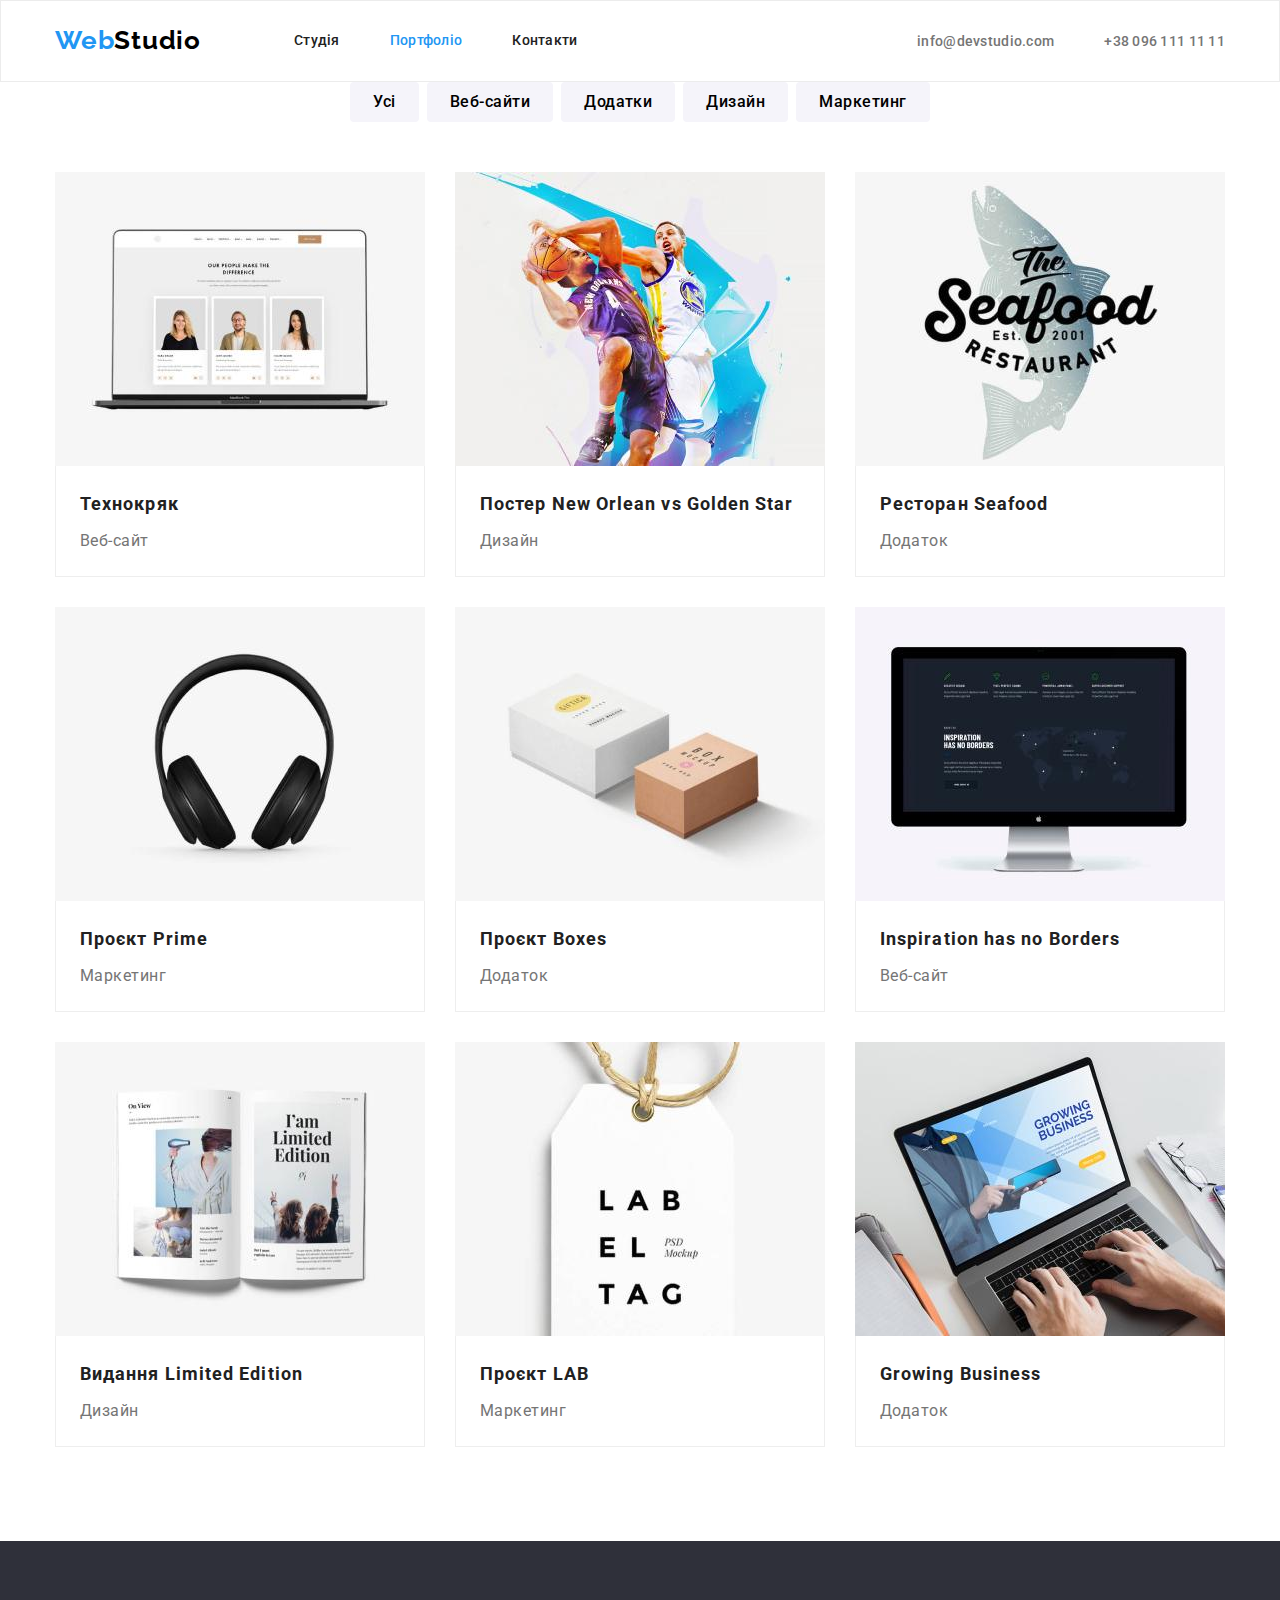
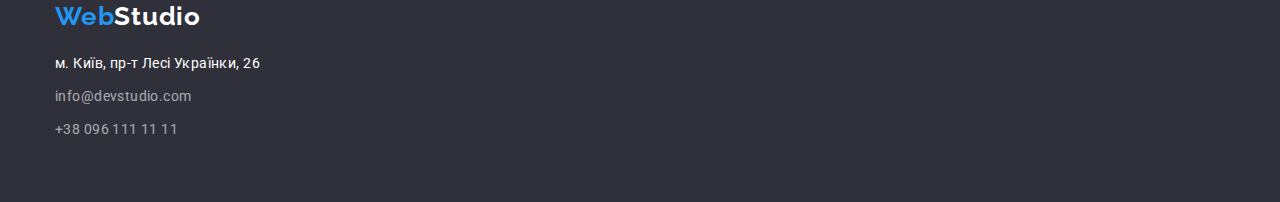
==== portfilio.html @ d1c4205b "4 завдання" ====
<!DOCTYPE html>
<html lang="uk">
<head>
    <meta charset="UTF-8">
    <meta http-equiv="X-UA-Compatible" content="IE=edge">
    <meta name="viewport" content="width=device-width, initial-scale=1.0">
    <title>Портфоліо</title>
    <link href="https://fonts.googleapis.com/css2?family=Raleway:wght@700&family=Roboto:wght@400;500;700;900&display=swap" rel="stylesheet">
    <link rel="stylesheet" href="https://cdnjs.cloudflare.com/ajax/libs/modern-normalize/1.1.0/modern-normalize.min.css">
    <link rel="stylesheet" href="./css/main.css">
</head>
<body>
    <!-- Навігація сайту -->
    
    <header class="header" >
        <div class="container main-nav">
            <nav class="menu-nav">       
                <a href="./index.html" class="logo"><span style="color:#2196F3 ;">Web</span>Studio</a>
                    <ul class="navig list">
                        <li class="item"><a href="./index.html" class="link ">Студія</a></li>
                        <li class="item"><a href="./portfilio.html" class="link current">Портфоліо</a></li>
                        <li class="item"><a href="#" class="link">Контакти</a></li>
                    </ul>
             </nav>
                <ul class="cont-nav list">
                    <li class="item"><a href="mailto:info@devstudio.com" lang="en" class="email">info@devstudio.com</a></li>
                    <li class="item"><a href="tel:+380961111111" class="tel">+38 096 111 11 11</a></li>
                </ul>
        </div>

    </header>

<main>

<!-- Список з кнопками -->
<section class="section">
    
  <div class="container">

    <h1 hidden>Секція</h1>
    <ul class="flex-btn list">
        <li class="btn-f">
            <button type="button" class="btn">Усі</button>
        </li>
        <li class="btn-f">
            <button type="button" class="btn">Веб-сайти</button>
        </li>
        <li class="btn-f">
            <button type="button" class="btn">Додатки</button>
        </li>
        <li class="btn-f">
            <button type="button" class="btn">Дизайн</button>
        </li>
        <li class="btn-f">
            <button type="button" class="btn">Маркетинг</button>
        </li>
    </ul>

<!-- Список з прикладами -->

<ul class="examples list">
        <li class="ex-list">
            <a href="#">
                <img src="./images/portfmaket1.jpg" width="370" alt="Приклад сайту">
                <div class="ex-div">
                    <h2 class="ex-title">Технокряк</h2>
                    <p class="ex-text">Веб-сайт</p>  
                </div>
                
            </a>
        </li>
    
    
        <li class="ex-list">
            <a href="#">
                <img src="./images/portfmaket2.jpg" width="370" alt="Постер гри в баскетбол">
                <div class="ex-div">
                    <h2 class="ex-title">Постер New Orlean vs Golden Star</h2>
                    <p class="ex-text">Дизайн</p>  
                </div>
                
            </a>
        </li>
    
   
        <li class="ex-list">
            <a href="#">
                <img src="./images/portfmaket3.jpg" width="370" alt="Назва ресторану">
                <div class="ex-div">
                    <h2 class="ex-title">Ресторан Seafood</h2>
                    <p class="ex-text">Додаток</p> 
                </div>
                
            </a>
        </li>
    
    
        <li class="ex-list">
            <a href="#">
                <img src="./images/portfmaket4.jpg" width="370" alt="Навушники">
                <div class="ex-div">
                    <h2 class="ex-title">Проєкт Prime</h2>
                    <p class="ex-text">Маркетинг</p>
                </div>
                
            </a>
        </li>
    
    
        <li class="ex-list">
            <a href="#">
                <img src="./images/portfmaket5.jpg" width="370" alt="Коробки">
                <div class="ex-div">
                    <h2 class="ex-title">Проєкт Boxes</h2>
                    <p class="ex-text">Додаток</p>
                </div>
                
            </a>
        </li>
    
    
        <li class="ex-list">
            <a href="#">
                <img src="./images/portfmaket6.jpg" width="370" alt="Макет сайту">
                <div class="ex-div">
                    <h2 class="ex-title">Inspiration has no Borders</h2>
                    <p class="ex-text">Веб-сайт</p>
                </div>
                
            </a>
        </li>
    
    
        <li class="ex-list">
            <a href="#">
                <img src="./images/portfmaket7.jpg" width="370" alt="Журнал">
                <div class="ex-div">
                    <h2 class="ex-title">Видання Limited Edition</h2>
                    <p class="ex-text">Дизайн</p>
                </div>
               
            </a>
        </li>
    
    
        <li class="ex-list">
            <a href="#">
                <img src="./images/portfmaket8.jpg" width="370" alt="Картинка з текстом">
                <div class="ex-div">
                    <h2 class="ex-title">Проєкт LAB</h2>
                    <p class="ex-text">Маркетинг</p>
                </div>
                
            </a>
    
    
        <li class="ex-list">
            <a href="#">
                <img src="./images/portfmaket9.jpg" width="370" alt="Приклад додатку">
                <div class="ex-div">
                    <h2 class="ex-title">Growing Business</h2>
                    <p class="ex-text">Додаток</p>  
                </div>
                
            </a>
        </li>
   
   
  </ul>   

  </div>

</section>


</main>
   


 <!-- Футер -->
 <footer class="footer">
    <div class="container">
        <a href="./index.html" class="foot-logo"><span style="color:#2196F3 ;">Web</span>Studio</a>
        <address>
            <ul class="foot-cont list">
                <li><a href="https://goo.gl/maps/juekgJh6vPRTX3pi7" target="_blank" rel="noopener, nofollow , noreferrer " class="foot-adrs">м. Київ, пр-т Лесі Українки, 26</a> </li>
                <li><a href="mailto:info@devstudio.com" lang="en" class="foot-text">info@devstudio.com</a></li>
                <li class="foot-text"><a href="tel:+380961111111" ></a>+38 096 111 11 11</li>
            </ul>
        </address>
    </div>
  
</footer>

</body>

</html>
---- css/main.css ----
:root {
    --title-color :#212121 ;
    --text-color:#757575 ;
    --logo-text: #000000 ;
    --white-bgc: #FFFFFF ;
    --bgc-hero-title: #2F303A ;
    --bgc-color:#F5F5F5 ;
    --bgc-comands : #F5F4FA;
    --Blue-color: #2196F3;
    --bgc-btn-act:#188CE8 ;
    --color-adrsf:  rgba(255, 255, 255, 0.6);
}

/* Roboto 400 . 500. 700 . 900/ relawey 700*/

/* Тіло */
body {
    background-color: var(--white-bgc);
    color: var(--title-color);
    

    font-family: Roboto , sans-serif ;
    
}

.list {
    display: flex;
    list-style: none;
    padding: 0;
    margin: 0;
}

.item1 {
    margin-right: 30px;
}
 .item1:last-child {
    margin-right: 0%;
}

a {
    text-decoration: none;
}

.section {
    padding-top: 94px ;
    padding-bottom: 94px;
}

.section:nth-child(2n+1) {
    padding-top: 0;
}

img {
display:block; 
max-width: 100%;
height:auto;
}

.header {
    border: 1px solid #ECECEC;
}

/* Контейнер навігації */

.container {
    margin-left: auto;
    margin-right: auto;
    width: 1200px;
    padding-left: 15px;
    padding-right: 15px;
   
}

/* Site-nav */
.menu {
    background-color: var(--white-bgc);
}
/* Логотип */
.logo {
    padding-top: 24px;
    padding-bottom: 24px;
    color: var(--logo-text);
    font-family: 'Raleway';
 
    font-weight: 700;
    font-size: 26px;
    line-height: 1,9;
    letter-spacing: 0.03em;
}



/* Флекс навігація*/

.main-nav {
    display: flex;
    align-items: center;
   
   
}

.menu-nav{
    display: flex;
    align-items: center;
   
}

.navig {
    display: flex;
    margin-left: 93px;
}

.cont-nav {
    display: flex;
    margin-left: auto;
    
}
/* Маржин вправо */
.navig .item  {
    margin-right: 50px;
}

/* Убрати відступ */

.navig li:nth-child(3) {
    margin-right: 0%;
}

.cont-nav .item + .item {
    margin-left: 50px;
}


/* Навігація */
.menu-nav .link {
    display: block;
    padding-top: 32px;
    padding-bottom: 32px;
    color: var(--title-color);


    font-weight: 500;
    font-size: 14px;
    line-height: 1.14;
    letter-spacing: 0.02em;
}
/* Ховер навігації */
.menu-nav .link:hover , .menu-nav .link:focus  {
 color:var(--Blue-color)
}

.navig .current {
    color: var(--Blue-color);
}

/* Контакти */
.cont-nav  {
  display: flex;
  margin-left: auto;
}

.email ,.tel {
    padding-top: 32px;
    padding-bottom: 32px;
    color: var(--text-color);
    font-weight: 500;
    font-size: 14px;
    line-height: 1.14;
    letter-spacing: 0.02em;
}



.cont-nav .email:hover ,.cont-nav .email:focus {
    color: var(--Blue-color);
    }

 .cont-nav .tel:hover , .cont-nav .tel:focus {
    color: var(--Blue-color);
 }   

/* Герой */

.hero1 {
    text-align: center;
    background-color: var(--bgc-hero-title);
    padding-top: 200px;
    padding-bottom: 200px;
}

.overlay {
    max-width: 1600px;
    height: 600px;
    margin-right: auto;
    margin-left: auto;
    background-image: linear-gradient(to right,rgba(47, 48, 58, 0.4), rgba(47, 48, 58, 0.4)),
    url(../images/bgchero.jpg);
    background-color: #C4C4C4;
    background-position: center;
    background-repeat: no-repeat;
    background-size: cover;
}   

.hero1-title {
    width: 696px;
    margin-top: 0;
    margin-bottom: 30px;
    margin-left: auto;
    margin-right: auto;
   
    
    color: var(--white-bgc);
    font-weight: 900;
    font-size: 44px;
    line-height: 1.36;
    text-align: center;
    letter-spacing: 0.06em;
    text-transform: uppercase;
}
/* Головна кнопка */
.hero1-btn {
    border: 1px solid transparent;
    border-radius: 4px;
    padding: 10px 32px ;
    min-width: 216px;

    background-color:var(--Blue-color) ;
    color: var(--white-bgc);
    font-weight: 700;
    font-size: 16px;
    line-height: 1.88;
    
  
    text-align: center;
    letter-spacing: 0.06em;
    cursor: pointer;
}

.hero1-btn:hover {
    background-color: var(--bgc-btn-act);
    color: var(--white-bgc);
}



/* Переваги */

.fone {
    justify-content: center;
  
}

.fone> .fone-item {
    margin-bottom: 30px;
    width: 270px;
    height: 120px;
    background-color: var(--bgc-comands);
    background-repeat: no-repeat;
    background-position: center;
    border-radius: 4px;
}

.antena {
    width: 70px;
    height: 70px;
    background-image: url(../images/antenna.svg);
}

.clock {
    width: 70px;
    height: 70px;
    background-image: url(../images/clock.svg);
}

.diagram {
    width: 70px;
    height: 70px;
    background-image: url(../images/diagram.svg);
}

.astronaut {
    width: 70px;
    height: 70px;
    background-image: url(../images/astronaut.svg);
}

.section1-title {
    margin-top: 0;
    margin-bottom: 10px;
    color: var(--title-color);
    font-weight: 700;
    font-size: 14px;
    line-height: 1.14;
    letter-spacing: 0.03em;
    text-transform: uppercase;
}

.section1-text {
    margin-top: 0;
    margin-bottom: 0;
    color: var(--text-color);
    font-weight: 400;
    font-size: 14px;
    line-height: 1.71;
    letter-spacing: 0.03em;
}







/*  Види робот */

.section-title {
    margin-top: 0;
    margin-bottom: 50px;
    color: var(--title-color);
    font-weight: 700;
    font-size: 36px;
    line-height: 1.16;
    text-align: center;
    letter-spacing: 0.03em;
}




/* Наша команда  */

.bgc-team {
    background-color:var(--bgc-comands);
}

/* Заголовок команди */
.section-title {
    margin-top: 0;
    margin-bottom: 50px;
    color: var(--title-color);
    font-weight: 700;
    font-size: 36px;
    line-height: 1.16;
    text-align: center;
    letter-spacing: 0.03em;
}
/* Ім'я працівників */
.section4-title {
    margin: 0;
    margin-bottom: 10px;
    padding-top: 30px;
    color: var(--title-color);
    font-weight: 500;
    font-size: 16px;
    line-height: 1.18;
    text-align: center;
    letter-spacing: 0.03em;
}
/* Ким працюють */
.section4-text {
    margin-top: 0%;
    margin-bottom: 0%;
    padding-bottom: 30px;
    
    color: var(--text-color);
    font-weight: 400;
    font-size: 16px;
    line-height: 1.18;
    text-align: center;
    letter-spacing: 0.03em;
    }


    /* Секція кліенти */

    .clients {
        justify-content: center;
    }



    .clietsize {
       
        border: 1px solid #AFB1B8;
        border-radius: 4px;
        padding: 16px 32px;
        
    }

    .clietsize:hover {
        border: 1px solid #2196F3;

    }

   .icon {
   
    fill: #AFB1B8;
   }

   .icon:hover {
    fill: #2196F3;
   }

/* Флекс для футера */

    .foot-cont {
        display: flex;
        flex-direction: column;
        gap:9px;
    }
    /* Footer */

    .footer {
        padding-top: 60px;
        padding-bottom: 60px;
        background-color: var(--bgc-hero-title);
    }

.foot-logo {
    display: block;
    
    margin-bottom: 20px;

    color: var(--white-bgc);
    font-family: 'Raleway';
    font-weight: 700;
    font-size: 26px;
    line-height: 1.19;
    letter-spacing: 0.03em;
}

.foot-adrs {
    padding-bottom: 9px;

    color: var(--white-bgc);
    font-style: normal;
    font-size: 14px;
    line-height: 1.71;
    letter-spacing: 0.03em;
}

.foot-text {
  
    color: var(--color-adrsf);
    font-style: normal;
    font-size: 14px;
    line-height: 1.71;
    letter-spacing: 0.03em;
} 




/* Флекс для кнопок портфолио */

.flex-btn {
    display: flex;
    justify-content: center;
    
}

.btn-f{
    margin-right: 8px;
}

.btn-f:last-child{
    margin-right: 0;
}





/* Оформлення Портфоліо */

.flex-btn {
    margin-top: 0;
    margin-bottom: 50px;
    
}

.btn {
    padding: 6px 22px;
    border: 1px solid transparent;
    border-radius: 4px;

    background-color: var(--bgc-comands);
    font-weight: 500;
    font-size: 16px;
    line-height: 1.62;
    /* identical to box height, or 162% */
    text-align: center;
    letter-spacing: 0.03em;
    cursor: pointer;
}

.btn:hover {
    background-color: var(--Blue-color);
    color: var(--white-bgc);
}


/* Флекс для прикладів */

.examples {
    display: flex;
    flex-wrap: wrap;
    gap: 30px;
   
}

.examples-flex {
    
    margin-right: 30px;
    margin-bottom: 30px;
}



.examples-flex:nth-child(3n){
margin-right: 0;
}

.examples-flex:nth-last-child(-n+3){
    margin-bottom: 0;
}

.ex-div {
        padding: 20px 24px;
    border-bottom-width: 1px;
    border-bottom-style: solid;
    border-bottom-color: #EEEEEE;
    border-left-width: 1px;
    border-left-style: solid;
    border-inline-start-color: #EEEEEE;
    border-right-width: 1px;
    border-right-style: solid;
    border-right-color: #EEEEEE;
}


.ex-title {
    margin-top: 0;
    margin-bottom: 4px;
   

    color: var(--title-color);
    font-weight: 700;
    font-size: 18px;
    line-height: 2;
    /* identical to box height, or 200% */
    letter-spacing: 0.06em;
}

.ex-text {
   margin: 0%;
    color: var(--text-color);
    font-weight: 400;
    font-size: 16px;
    line-height: 1.88;
    /* identical to box height, or 188% */
    letter-spacing: 0.03em;
}

.foot-adrs:hover ,.foot-text:hover {
color: var(--Blue-color);
}
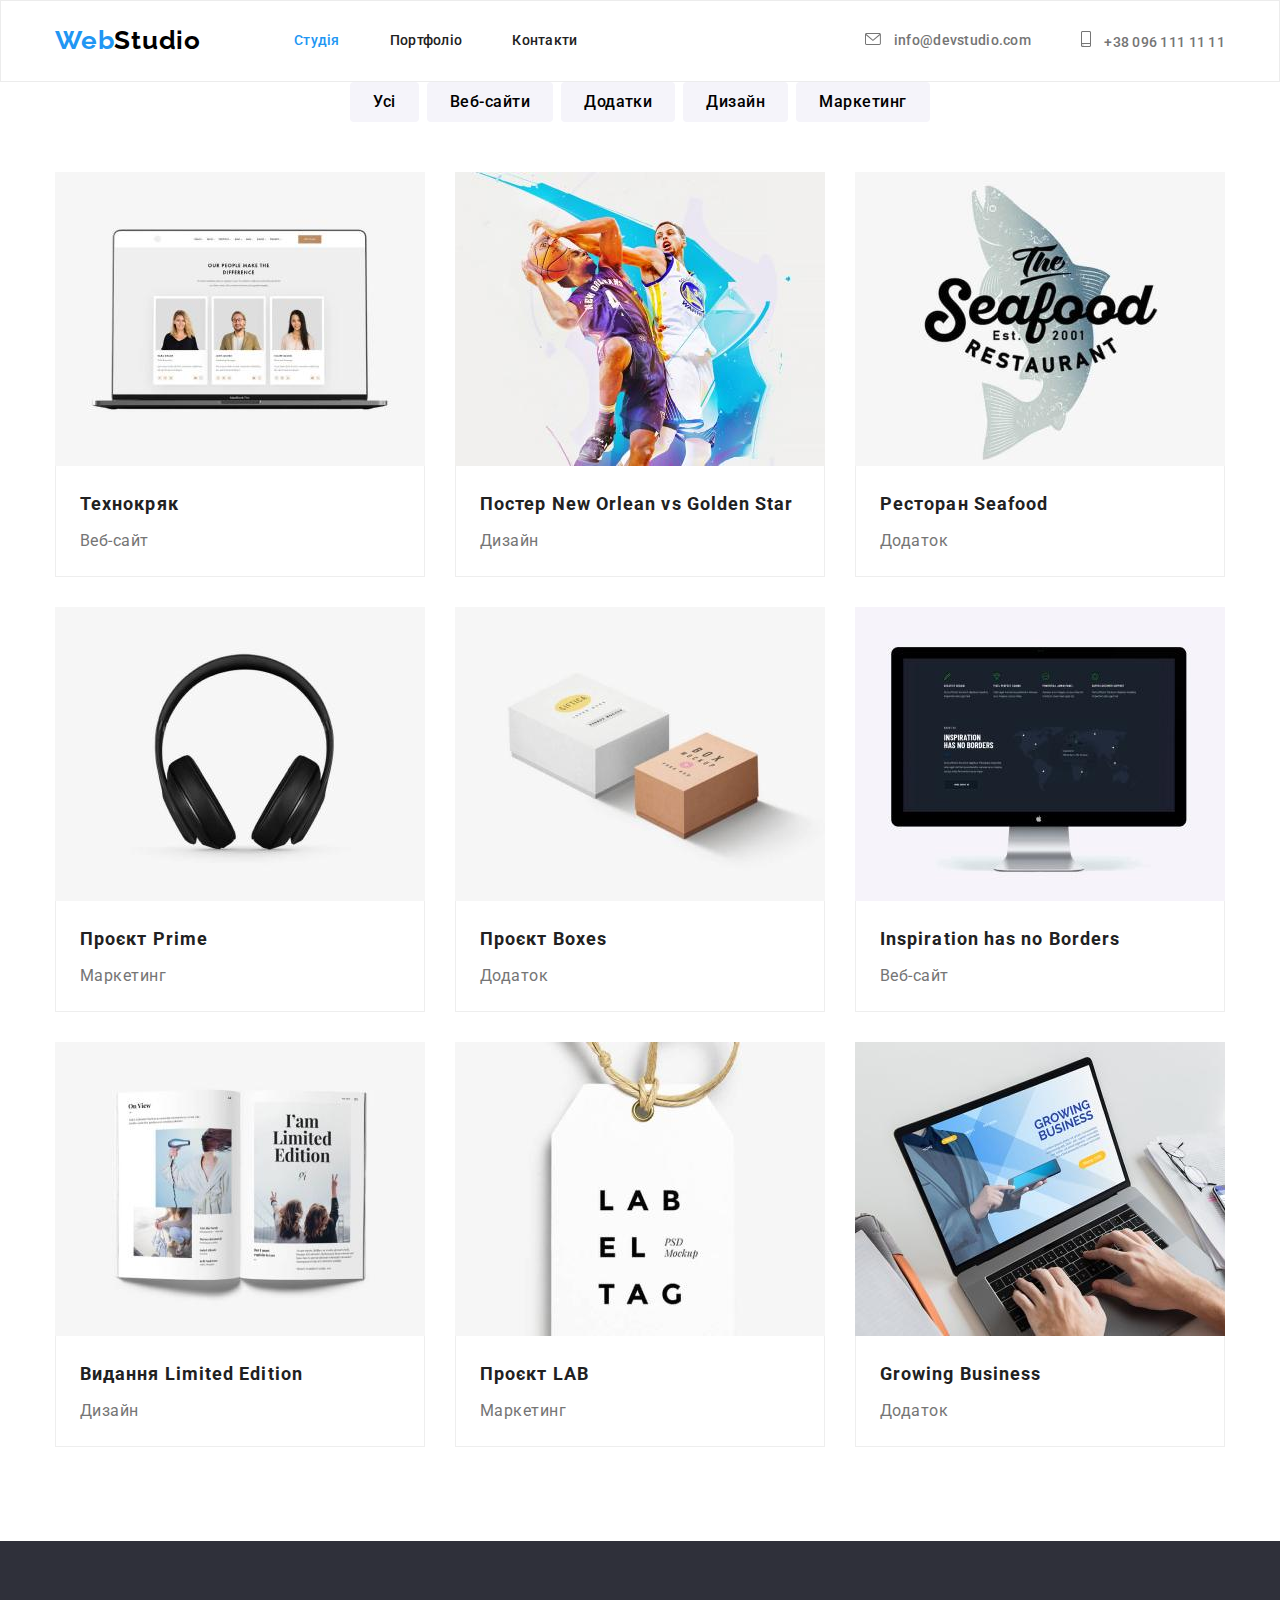
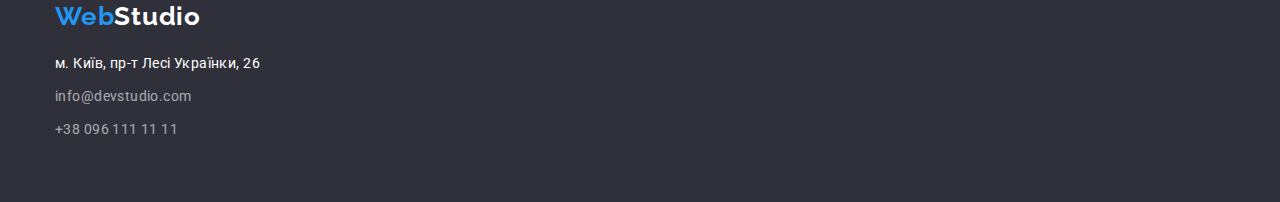
==== commit c0dbc939: "footer" ====
--- a/portfilio.html
+++ b/portfilio.html
@@ -12,19 +12,27 @@
 <body>
     <!-- Навігація сайту -->
     
-    <header class="header" >
+    <header class="header">
         <div class="container main-nav">
             <nav class="menu-nav">       
                 <a href="./index.html" class="logo"><span style="color:#2196F3 ;">Web</span>Studio</a>
                     <ul class="navig list">
-                        <li class="item"><a href="./index.html" class="link ">Студія</a></li>
-                        <li class="item"><a href="./portfilio.html" class="link current">Портфоліо</a></li>
+                        <li class="item"><a href="./index.html" class="link current">Студія</a></li>
+                        <li class="item"><a href="./portfilio.html" class="link">Портфоліо</a></li>
                         <li class="item"><a href="#" class="link">Контакти</a></li>
                     </ul>
              </nav>
                 <ul class="cont-nav list">
-                    <li class="item"><a href="mailto:info@devstudio.com" lang="en" class="email">info@devstudio.com</a></li>
-                    <li class="item"><a href="tel:+380961111111" class="tel">+38 096 111 11 11</a></li>
+                    <li class="item"><a href="mailto:info@devstudio.com" lang="en" class="email">
+                        <svg class="icon-navig" width="16" height="12" >
+                            <use href="./images/symbol-defs2.svg#icon-envelope"></use>
+                        </svg>
+                        info@devstudio.com</a></li>
+                    <li class="item"><a href="tel:+380961111111" class="tel">
+                        <svg class="icon-navig" width="10" height="16">
+                            <use href="./images/symbol-defs2.svg#icon-smartphone"></use>
+                        </svg>
+                        +38 096 111 11 11</a></li>
                 </ul>
         </div>
 
--- a/css/main.css
+++ b/css/main.css
@@ -144,6 +144,22 @@
     line-height: 1.14;
     letter-spacing: 0.02em;
 }
+
+
+.icon-navig {
+   display: inline-block;
+   margin-right: 10px;
+   fill: var(--text-color);
+    
+}
+
+.icon-navig:hover  {
+    fill: var(--Blue-color);
+   }
+   
+   
+
+
 /* Ховер навігації */
 .menu-nav .link:hover , .menu-nav .link:focus  {
  color:var(--Blue-color)
@@ -178,6 +194,11 @@
  .cont-nav .tel:hover , .cont-nav .tel:focus {
     color: var(--Blue-color);
  }   
+
+
+
+
+
 
 /* Герой */
 
@@ -307,10 +328,6 @@
 
 
 
-
-
-
-
 /*  Види робот */
 
 .section-title {
@@ -323,8 +340,6 @@
     text-align: center;
     letter-spacing: 0.03em;
 }
-
-
 
 
 /* Наша команда  */
@@ -371,6 +386,44 @@
     }
 
 
+    /* Іконки соц мереж */
+
+    .social-size {
+        
+        margin-right: 10px;
+        padding: 12px 12px;
+
+        display: block;
+        width: 44px;
+        height: 44px;
+    }
+
+    /* Ховер для іконок */
+    .social-size:hover  {
+        background-color: var(--Blue-color);
+        
+        border-radius: 50%;
+        
+    }
+
+    .social-size:nth-child(1) {
+        margin-left: 32px;
+    }
+
+    .social-size:last-child{
+        margin-right: 32px;
+    }
+
+    .icon-social {
+        fill: #AFB1B8;
+    }
+
+    .icon-social:hover {
+        
+        fill: var(--white-bgc);
+    }
+
+
     /* Секція кліенти */
 
     .clients {
@@ -402,19 +455,28 @@
    }
 
 /* Флекс для футера */
+     
+
+.footer {
+       
+    display: flex;
+    margin-right: auto;
+    margin-left: auto;
+   
+    padding-top: 60px;
+    padding-bottom: 60px;
+    background-color: var(--bgc-hero-title);
+}
+
 
     .foot-cont {
+        margin-right: 70px;
         display: flex;
         flex-direction: column;
         gap:9px;
     }
     /* Footer */
 
-    .footer {
-        padding-top: 60px;
-        padding-bottom: 60px;
-        background-color: var(--bgc-hero-title);
-    }
 
 .foot-logo {
     display: block;
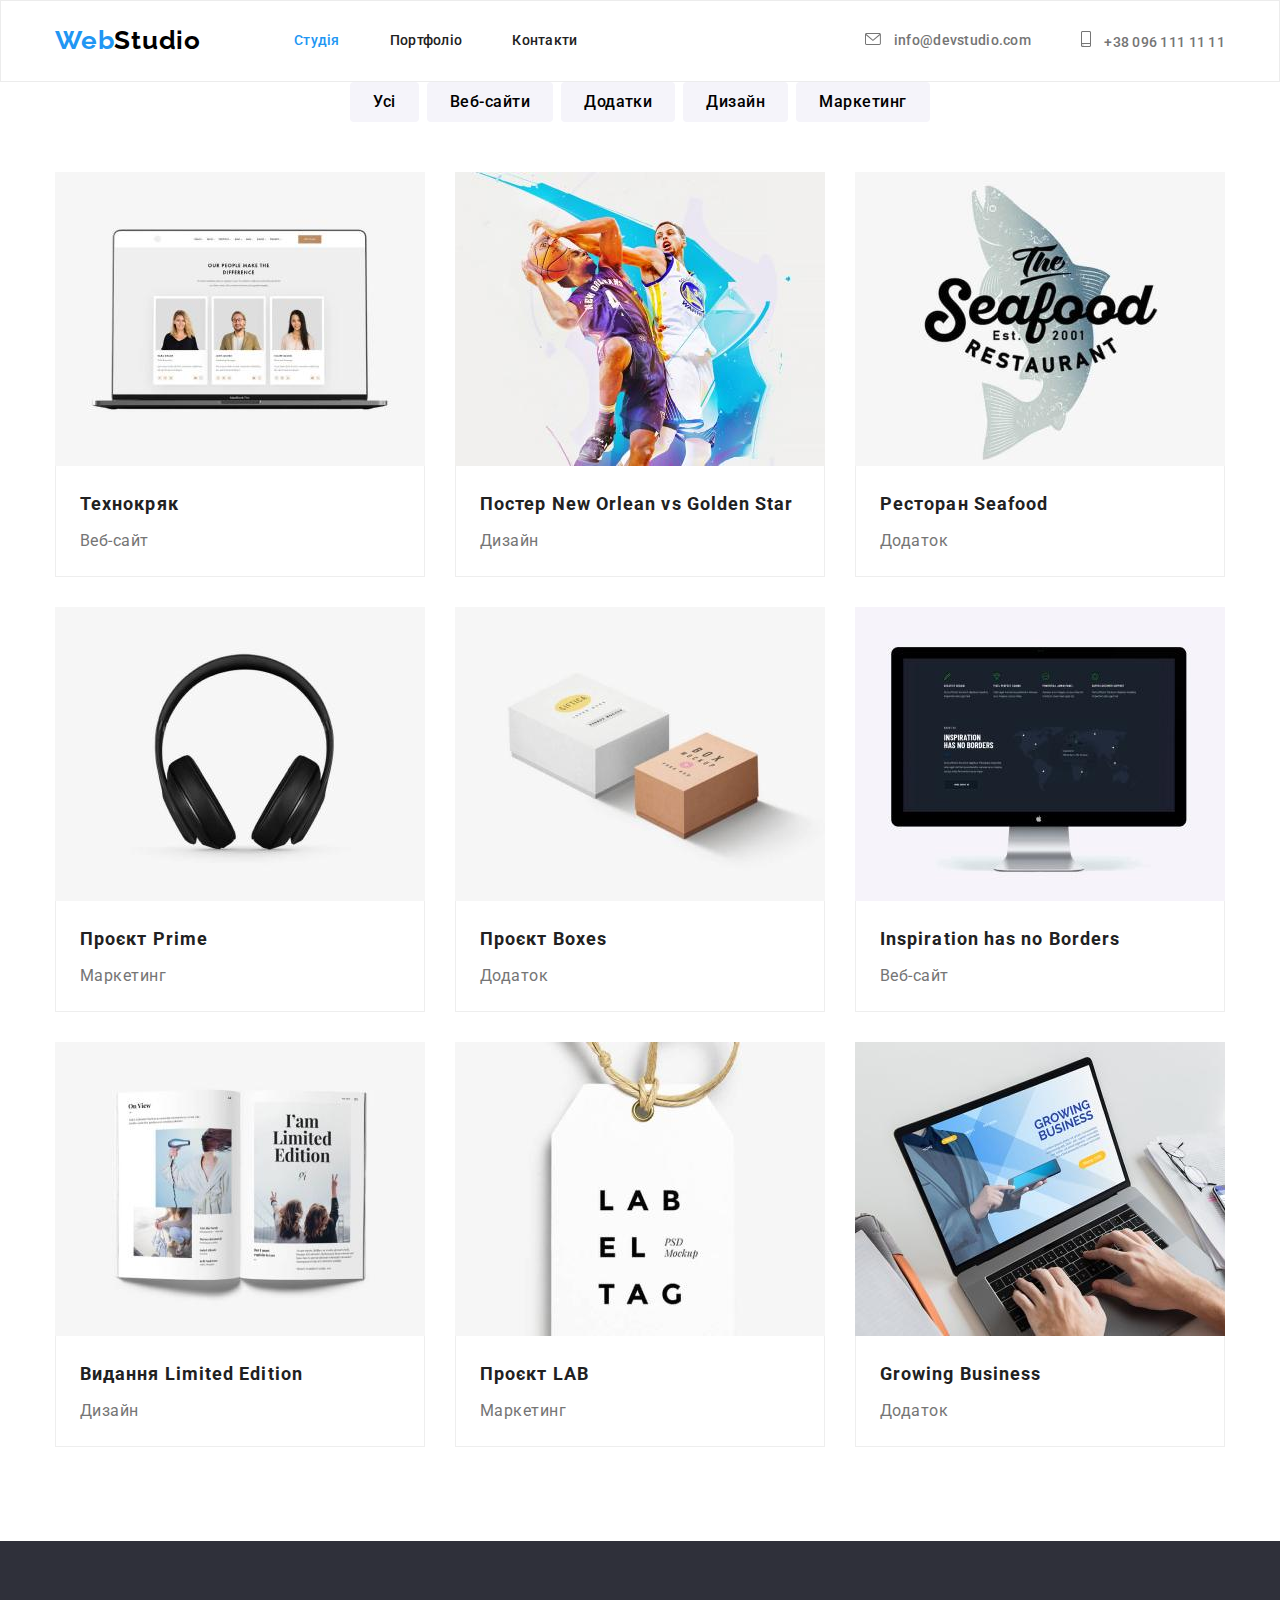
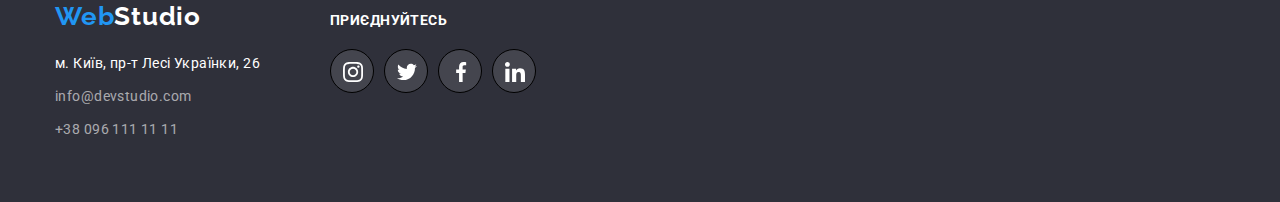
==== commit 69dcd758: "Виконане ДЗ" ====
--- a/portfilio.html
+++ b/portfilio.html
@@ -187,16 +187,60 @@
 
  <!-- Футер -->
  <footer class="footer">
-    <div class="container">
-        <a href="./index.html" class="foot-logo"><span style="color:#2196F3 ;">Web</span>Studio</a>
-        <address>
-            <ul class="foot-cont list">
-                <li><a href="https://goo.gl/maps/juekgJh6vPRTX3pi7" target="_blank" rel="noopener, nofollow , noreferrer " class="foot-adrs">м. Київ, пр-т Лесі Українки, 26</a> </li>
-                <li><a href="mailto:info@devstudio.com" lang="en" class="foot-text">info@devstudio.com</a></li>
-                <li class="foot-text"><a href="tel:+380961111111" ></a>+38 096 111 11 11</li>
-            </ul>
-        </address>
+    <div class="container footer-box">
+        <div >
+            <a href="./index.html" class="foot-logo"><span style="color:#2196F3 ;">Web</span>Studio</a>
+            <address>
+                <ul class="foot-cont list">
+                    <li><a href="https://goo.gl/maps/juekgJh6vPRTX3pi7" target="_blank" rel="noopener, nofollow , noreferrer " class="foot-adrs">м. Київ, пр-т Лесі Українки, 26</a> </li>
+                    <li><a href="mailto:info@devstudio.com" lang="en" class="foot-text">info@devstudio.com</a></li>
+                    <li class="foot-text"><a href="tel:+380961111111" ></a>+38 096 111 11 11</li>
+                </ul>
+            </address>
+        </div>
+       
+    
+    <div >
+        <h3 class="foot-title">приєднуйтесь</h3>
+        <ul class="list">
+            <li class="social-footer">
+                <a href="#" >
+                    <svg class="icon-footer" width="20" height="20px">
+                        <use href="./images/symbol-defs2.svg#icon-instagram"></use>
+                    </svg>
+                </a>
+            </li>
+            <li class="social-footer">
+                <a href="#" >
+                    <svg class="icon-footer" width="20" height="20px">
+                        <use href="./images/symbol-defs2.svg#icon-twitter"></use>
+                    </svg>
+                </a>
+            </li>
+            <li class="social-footer">
+                <a href="#" >
+                    <svg class="icon-footer" width="20" height="20px">
+                        <use href="./images/symbol-defs2.svg#icon-facebook"></use>
+                    </svg>
+                </a>
+            </li>
+            <li class="social-footer">
+                <a href="#" >
+                    <svg class="icon-footer" width="20" height="20px">
+                        <use href="./images/symbol-defs2.svg#icon-linkedin"></use>
+                    </svg>
+                </a>
+            </li>
+        </ul>
     </div>
+
+</div>
+
+    
+        
+       
+    
+   
   
 </footer>
 
--- a/css/main.css
+++ b/css/main.css
@@ -455,19 +455,23 @@
    }
 
 /* Флекс для футера */
-     
+
 
 .footer {
        
     display: flex;
     margin-right: auto;
     margin-left: auto;
-   
+    
     padding-top: 60px;
     padding-bottom: 60px;
     background-color: var(--bgc-hero-title);
 }
 
+.footer-box {
+    display: flex;
+    align-items: baseline;
+}
 
     .foot-cont {
         margin-right: 70px;
@@ -510,9 +514,45 @@
     letter-spacing: 0.03em;
 } 
 
-
-
-
+.foot-title {
+    margin-top: 0;
+    margin-bottom: 20px;
+    font-family: 'Roboto';
+    font-style: normal;
+    font-weight: 700;
+    font-size: 14px;
+    line-height: 1.14;
+    letter-spacing: 0.03em;
+    text-transform: uppercase;
+    color:var(--white-bgc);
+}
+
+
+
+
+.social-footer {
+    width: 44px;
+    height: 44px;
+    margin-right: 10px;
+    padding: 12px 12px;
+    background-position: center;
+    background: rgba(255, 255, 255, 0.1);
+    border: 1px solid #000000;
+    border-radius: 50%;
+    
+}
+
+.social-footer:hover {
+    background-color: var(--Blue-color);
+}
+
+.icon-footer {
+    fill: var(--white-bgc);
+}
+
+.social-footer:last-child {
+    margin-right: 0;
+}
 /* Флекс для кнопок портфолио */
 
 .flex-btn {
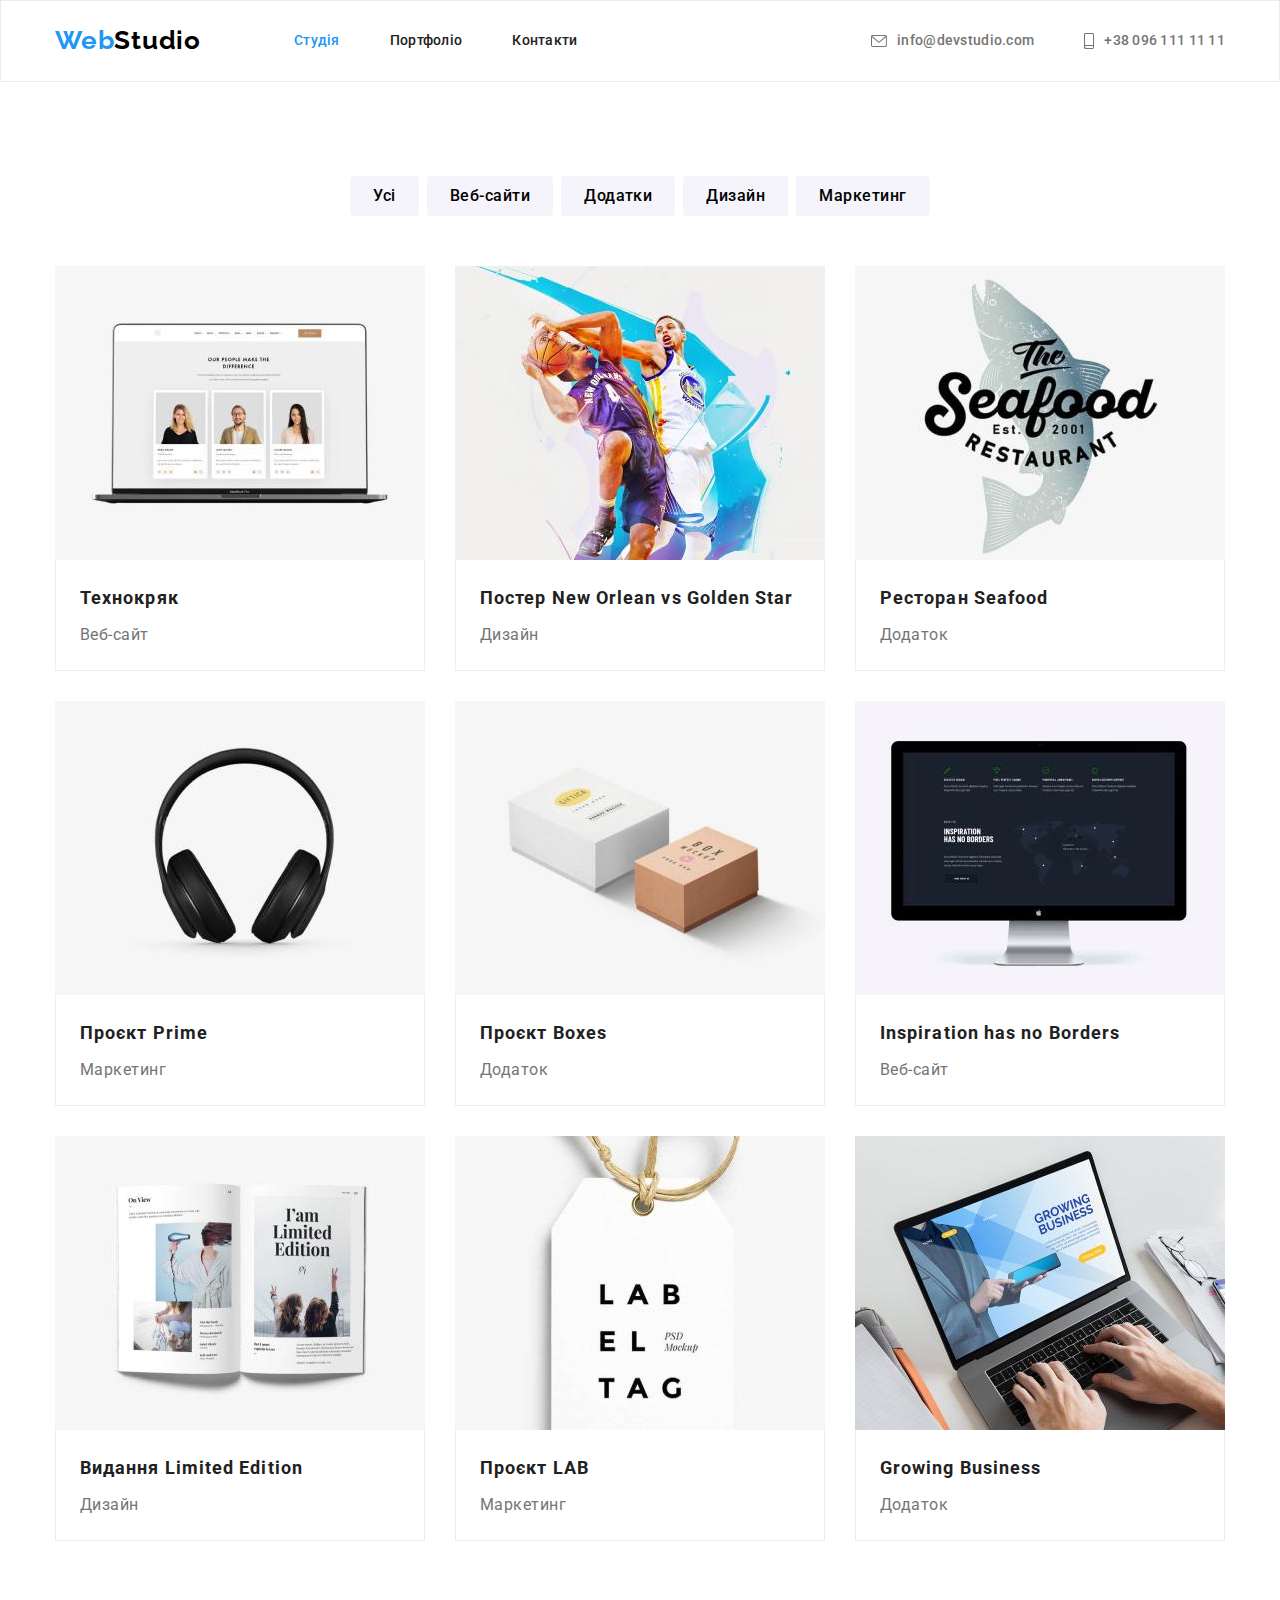
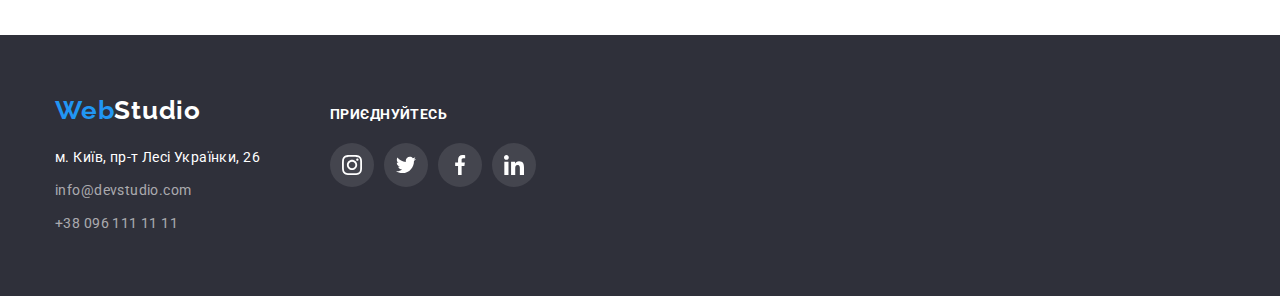
==== commit 737914ef: "Виправлення 12.10.22" ====
--- a/portfilio.html
+++ b/portfilio.html
@@ -68,108 +68,99 @@
 
 <ul class="examples list">
         <li class="ex-list">
-            <a href="#">
+            <a href="#" class="ex-link">
                 <img src="./images/portfmaket1.jpg" width="370" alt="Приклад сайту">
                 <div class="ex-div">
                     <h2 class="ex-title">Технокряк</h2>
                     <p class="ex-text">Веб-сайт</p>  
                 </div>
-                
-            </a>
-        </li>
-    
-    
-        <li class="ex-list">
-            <a href="#">
+            </a>
+        </li>
+    
+    
+        <li class="ex-list">
+            <a href="#" class="ex-link">
                 <img src="./images/portfmaket2.jpg" width="370" alt="Постер гри в баскетбол">
                 <div class="ex-div">
                     <h2 class="ex-title">Постер New Orlean vs Golden Star</h2>
                     <p class="ex-text">Дизайн</p>  
                 </div>
-                
-            </a>
-        </li>
-    
-   
-        <li class="ex-list">
-            <a href="#">
+            </a>
+        </li>
+    
+   
+        <li class="ex-list">
+            <a href="#" class="ex-link">
                 <img src="./images/portfmaket3.jpg" width="370" alt="Назва ресторану">
                 <div class="ex-div">
                     <h2 class="ex-title">Ресторан Seafood</h2>
                     <p class="ex-text">Додаток</p> 
                 </div>
-                
-            </a>
-        </li>
-    
-    
-        <li class="ex-list">
-            <a href="#">
+            </a>
+        </li>
+    
+    
+        <li class="ex-list">
+            <a href="#" class="ex-link">
                 <img src="./images/portfmaket4.jpg" width="370" alt="Навушники">
                 <div class="ex-div">
                     <h2 class="ex-title">Проєкт Prime</h2>
                     <p class="ex-text">Маркетинг</p>
                 </div>
-                
-            </a>
-        </li>
-    
-    
-        <li class="ex-list">
-            <a href="#">
+            </a>
+        </li>
+    
+    
+        <li class="ex-list">
+            <a href="#" class="ex-link">
                 <img src="./images/portfmaket5.jpg" width="370" alt="Коробки">
                 <div class="ex-div">
                     <h2 class="ex-title">Проєкт Boxes</h2>
                     <p class="ex-text">Додаток</p>
                 </div>
-                
-            </a>
-        </li>
-    
-    
-        <li class="ex-list">
-            <a href="#">
+            </a>
+        </li>
+    
+    
+        <li class="ex-list">
+            <a href="#" class="ex-link">
                 <img src="./images/portfmaket6.jpg" width="370" alt="Макет сайту">
                 <div class="ex-div">
                     <h2 class="ex-title">Inspiration has no Borders</h2>
                     <p class="ex-text">Веб-сайт</p>
                 </div>
-                
-            </a>
-        </li>
-    
-    
-        <li class="ex-list">
-            <a href="#">
+            </a>
+        </li>
+    
+    
+        <li class="ex-list">
+            <a href="#" class="ex-link">
                 <img src="./images/portfmaket7.jpg" width="370" alt="Журнал">
                 <div class="ex-div">
                     <h2 class="ex-title">Видання Limited Edition</h2>
                     <p class="ex-text">Дизайн</p>
                 </div>
-               
-            </a>
-        </li>
-    
-    
-        <li class="ex-list">
-            <a href="#">
+            </a>
+        </li>
+    
+    
+        <li class="ex-list">
+            <a href="#" class="ex-link">
                 <img src="./images/portfmaket8.jpg" width="370" alt="Картинка з текстом">
                 <div class="ex-div">
                     <h2 class="ex-title">Проєкт LAB</h2>
                     <p class="ex-text">Маркетинг</p>
                 </div>
-                
-            </a>
-    
-    
-        <li class="ex-list">
-            <a href="#">
+            </a>
+    
+    
+        <li class="ex-list">
+            <a href="#" class="ex-link">
                 <img src="./images/portfmaket9.jpg" width="370" alt="Приклад додатку">
                 <div class="ex-div">
                     <h2 class="ex-title">Growing Business</h2>
                     <p class="ex-text">Додаток</p>  
                 </div>
-                
             </a>
         </li>
    
@@ -201,31 +192,31 @@
        
     
     <div >
-        <h3 class="foot-title">приєднуйтесь</h3>
+        <p class="foot-title">приєднуйтесь</p>
         <ul class="list">
             <li class="social-footer">
-                <a href="#" >
+                <a href="#" class="link-footer" >
                     <svg class="icon-footer" width="20" height="20px">
                         <use href="./images/symbol-defs2.svg#icon-instagram"></use>
                     </svg>
                 </a>
             </li>
             <li class="social-footer">
-                <a href="#" >
+                <a href="#" class="link-footer" >
                     <svg class="icon-footer" width="20" height="20px">
                         <use href="./images/symbol-defs2.svg#icon-twitter"></use>
                     </svg>
                 </a>
             </li>
             <li class="social-footer">
-                <a href="#" >
+                <a href="#" class="link-footer" >
                     <svg class="icon-footer" width="20" height="20px">
                         <use href="./images/symbol-defs2.svg#icon-facebook"></use>
                     </svg>
                 </a>
             </li>
             <li class="social-footer">
-                <a href="#" >
+                <a href="#" class="link-footer" >
                     <svg class="icon-footer" width="20" height="20px">
                         <use href="./images/symbol-defs2.svg#icon-linkedin"></use>
                     </svg>
--- a/css/main.css
+++ b/css/main.css
@@ -46,7 +46,7 @@
     padding-bottom: 94px;
 }
 
-.section:nth-child(2n+1) {
+.section:nth-child(3) {
     padding-top: 0;
 }
 
@@ -153,8 +153,8 @@
     
 }
 
-.icon-navig:hover  {
-    fill: var(--Blue-color);
+.icon-navig{
+    fill: currentColor;
    }
    
    
@@ -176,6 +176,8 @@
 }
 
 .email ,.tel {
+    display: flex;
+    align-items: center;
     padding-top: 32px;
     padding-bottom: 32px;
     color: var(--text-color);
@@ -266,44 +268,36 @@
 
 /* Переваги */
 
-.fone {
-    justify-content: center;
-  
-}
-
-.fone> .fone-item {
+.feature::before {
+    display: block;
+    content: "";
+    height: 120px;
     margin-bottom: 30px;
-    width: 270px;
-    height: 120px;
-    background-color: var(--bgc-comands);
     background-repeat: no-repeat;
     background-position: center;
+    background-color: var(--bgc-comands);
     border-radius: 4px;
-}
-
-.antena {
-    width: 70px;
-    height: 70px;
+
+
+}
+
+.icon-antena::before {
+    
     background-image: url(../images/antenna.svg);
 }
 
-.clock {
-    width: 70px;
-    height: 70px;
+.icon-clock::before {
     background-image: url(../images/clock.svg);
 }
 
-.diagram {
-    width: 70px;
-    height: 70px;
+.icon-diagram::before {
     background-image: url(../images/diagram.svg);
 }
 
-.astronaut {
-    width: 70px;
-    height: 70px;
+.icon-astronaut::before {
     background-image: url(../images/astronaut.svg);
 }
+
 
 .section1-title {
     margin-top: 0;
@@ -363,7 +357,7 @@
 .section4-title {
     margin: 0;
     margin-bottom: 10px;
-    padding-top: 30px;
+    
     color: var(--title-color);
     font-weight: 500;
     font-size: 16px;
@@ -374,8 +368,8 @@
 /* Ким працюють */
 .section4-text {
     margin-top: 0%;
-    margin-bottom: 0%;
-    padding-bottom: 30px;
+    margin-bottom: 16px;
+    
     
     color: var(--text-color);
     font-weight: 400;
@@ -386,39 +380,60 @@
     }
 
 
+    .team-link {
+    padding-top: 30px;
+    padding-bottom: 30px;   
+    background-color: var(--white-bgc);
+    box-shadow: 0px 1px 3px rgba(0, 0, 0, 0.12), 0px 1px 1px rgba(0, 0, 0, 0.14), 0px 2px 1px rgba(0, 0, 0, 0.2);
+    border-radius: 0px 0px 4px 4px;
+
+    }
+
+
     /* Іконки соц мереж */
 
+    .team-link>.list {
+        justify-content: center;
+    }
+
     .social-size {
-        
-        margin-right: 10px;
-        padding: 12px 12px;
-
-        display: block;
         width: 44px;
         height: 44px;
-    }
+        margin-right: 10px;
+       
+    }
+    /* Іконки соц мереж в команді */
+    .soc-link1 {
+        display: flex;
+        width: 100%;
+        height: 100%;
+        align-items: center;
+        justify-content: center;
+        color:  #AFB1B8;
+        background-color: var(--white-bgc);
+        border-radius: 50%;
+    }
+
 
     /* Ховер для іконок */
-    .social-size:hover  {
+    .soc-link1:hover  {
         background-color: var(--Blue-color);
         
         border-radius: 50%;
         
     }
 
-    .social-size:nth-child(1) {
-        margin-left: 32px;
-    }
+    
 
     .social-size:last-child{
-        margin-right: 32px;
+        margin-right: 0;
     }
 
     .icon-social {
-        fill: #AFB1B8;
-    }
-
-    .icon-social:hover {
+        fill: currentColor;
+    }
+
+    .soc-link1:hover .icon-social {
         
         fill: var(--white-bgc);
     }
@@ -426,17 +441,25 @@
 
     /* Секція кліенти */
 
-    .clients {
+    .clietsize {
+        display: flex;
+        gap: 30px;
+        width: 170px;
+        height: 92px;
+    }
+
+
+
+    .box-link {
+        width: 100%;
+        height: 100%;
+        display: flex;
+        align-items: center;
         justify-content: center;
-    }
-
-
-
-    .clietsize {
-       
+        color: #AFB1B8;
         border: 1px solid #AFB1B8;
         border-radius: 4px;
-        padding: 16px 32px;
+       
         
     }
 
@@ -447,10 +470,10 @@
 
    .icon {
    
-    fill: #AFB1B8;
+    fill: currentColor;
    }
 
-   .icon:hover {
+   .clietsize:hover .icon {
     fill: #2196F3;
    }
 
@@ -517,6 +540,7 @@
 .foot-title {
     margin-top: 0;
     margin-bottom: 20px;
+    
     font-family: 'Roboto';
     font-style: normal;
     font-weight: 700;
@@ -527,32 +551,39 @@
     color:var(--white-bgc);
 }
 
-
-
-
 .social-footer {
+    display: flex;
+    margin-right: 10px;
     width: 44px;
     height: 44px;
-    margin-right: 10px;
-    padding: 12px 12px;
-    background-position: center;
-    background: rgba(255, 255, 255, 0.1);
-    border: 1px solid #000000;
+}
+
+
+.social-footer:last-child {
+    margin-right: 0%;
+}
+
+.link-footer {
+    width: 100%;
+    height: 100%;
+    display: flex;
+    align-items: center;
+    justify-content:center ;
+    color: var(--white-bgc);
+    background-color: rgba(255, 255, 255, 0.1);
     border-radius: 50%;
     
 }
 
-.social-footer:hover {
+.link-footer:hover {
     background-color: var(--Blue-color);
 }
 
 .icon-footer {
-    fill: var(--white-bgc);
-}
-
-.social-footer:last-child {
-    margin-right: 0;
-}
+    fill: currentColor;
+}
+
+
 /* Флекс для кнопок портфолио */
 
 .flex-btn {
@@ -599,6 +630,8 @@
 .btn:hover {
     background-color: var(--Blue-color);
     color: var(--white-bgc);
+    box-shadow: 0px 3px 1px rgba(0, 0, 0, 0.1), 0px 1px 2px rgba(0, 0, 0, 0.08), 0px 2px 2px rgba(0, 0, 0, 0.12);
+    border-radius: 4px;
 }
 
 
@@ -626,6 +659,17 @@
 .examples-flex:nth-last-child(-n+3){
     margin-bottom: 0;
 }
+
+.ex-link {
+    display: block;
+}
+
+
+.ex-link:hover , .ex-link:focus {
+    
+    box-shadow: 0px 1px 1px rgba(0, 0, 0, 0.12), 0px 4px 4px rgba(0, 0, 0, 0.06), 1px 4px 6px rgba(0, 0, 0, 0.16);
+}
+
 
 .ex-div {
         padding: 20px 24px;
